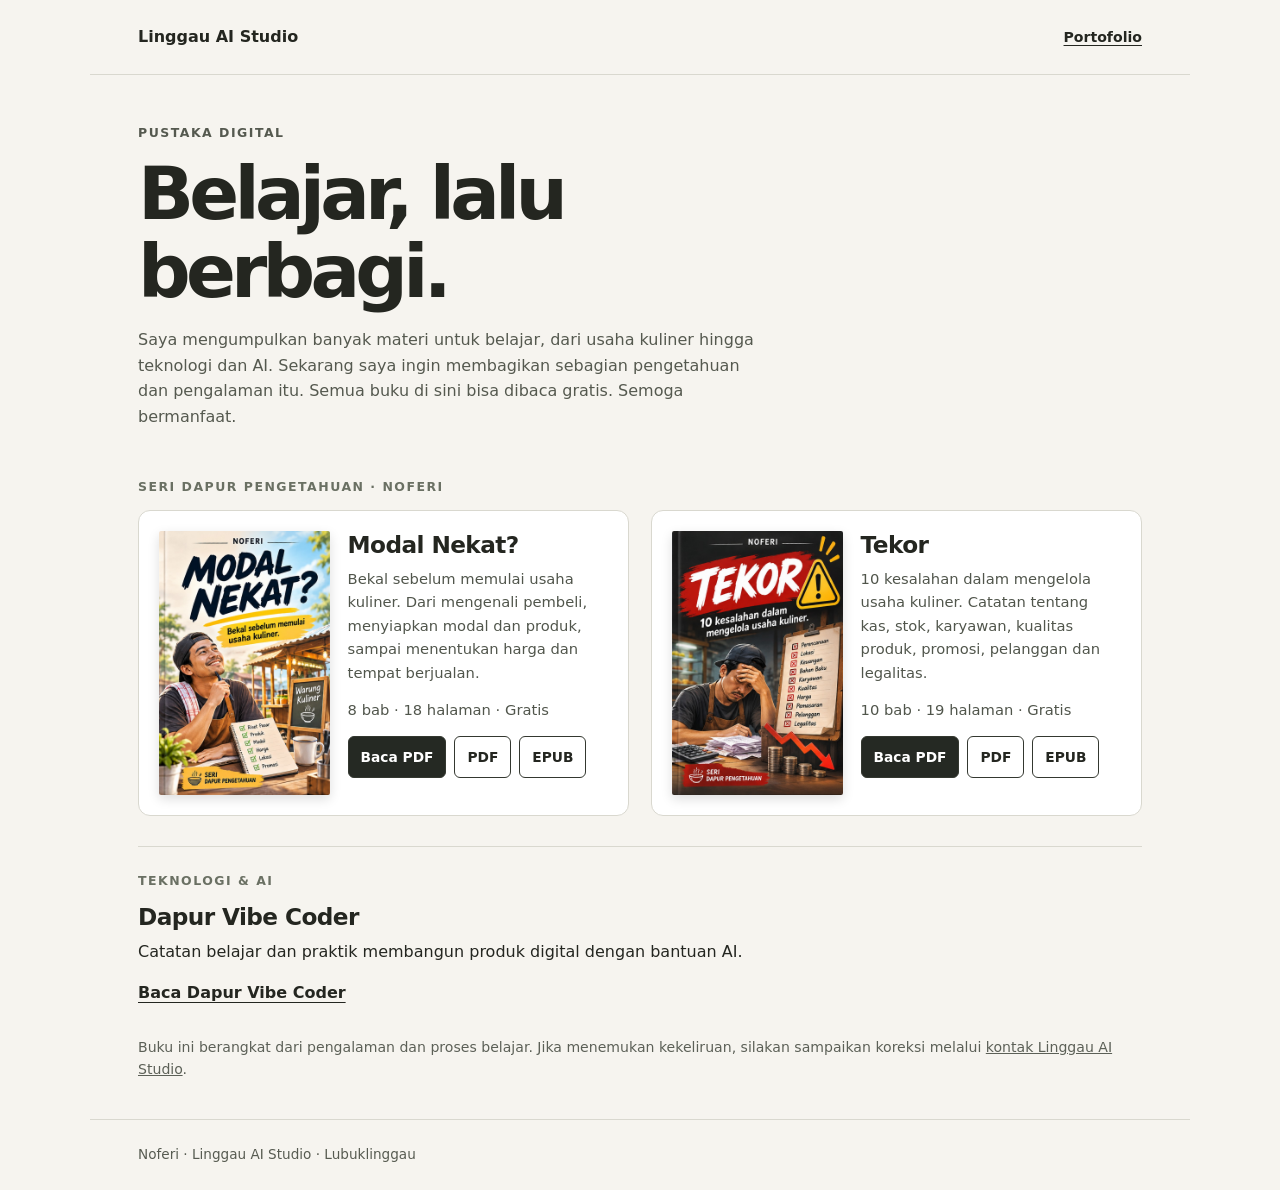
==== pustaka/index.html @ 60ca4657 "Publish Modal Nekat? and Tekor in standalone public library" ====
<!doctype html>
<html lang="id"><head><meta charset="utf-8"><meta name="viewport" content="width=device-width, initial-scale=1"><meta name="description" content="Pustaka Digital Linggau AI Studio. Buku gratis tentang usaha kuliner, teknologi dan pengalaman belajar."><title>Pustaka Digital | Linggau AI Studio</title><style>
*{box-sizing:border-box}body{margin:0;background:#f6f4ef;color:#242620;font:16px/1.6 system-ui,sans-serif}a{color:inherit}a:focus-visible{outline:3px solid #926500;outline-offset:4px}header,main,footer{max-width:1100px;margin:auto;padding:24px clamp(18px,4vw,48px)}header{display:flex;align-items:center;justify-content:space-between;gap:16px;border-bottom:1px solid #d9d8cf}header a{text-decoration:none;font-weight:650}header .back{font-size:.88rem;text-decoration:underline;text-underline-offset:3px}h1,h2,p{margin-top:0}h1{font-size:clamp(2.5rem,7vw,4.6rem);letter-spacing:-.065em;line-height:1.06;margin-bottom:16px}h2{font-size:1.45rem;line-height:1.2;letter-spacing:-.025em;margin:0 0 8px}.intro{max-width:720px;padding:24px 0 32px}.intro p{max-width:620px;color:#55594f}.label{font-size:.78rem;text-transform:uppercase;letter-spacing:.12em;font-weight:700;color:#6a7063}.books{display:grid;grid-template-columns:repeat(2,minmax(0,1fr));gap:22px}.book{background:#fff;border:1px solid #d9d8cf;border-radius:12px;padding:20px;display:grid;grid-template-columns:minmax(100px,38%) minmax(0,1fr);gap:18px;align-items:start}.book img{display:block;width:100%;height:auto;border-radius:2px;box-shadow:0 4px 12px #0002}.book p{font-size:.92rem;color:#51564c;margin-bottom:14px}.actions{display:flex;flex-wrap:wrap;gap:8px}.actions a{padding:8px 12px;border:1px solid #343830;border-radius:6px;font-size:.86rem;font-weight:650;text-decoration:none;display:inline-flex;align-items:center;min-height:42px}.actions a:first-child{background:#252923;color:white}.other{margin-top:30px;border-top:1px solid #d9d8cf;padding-top:24px}.other a{font-weight:700;text-underline-offset:4px}.note{font-size:.88rem;color:#5c6057;margin-top:30px}footer{font-size:.85rem;color:#575b51;border-top:1px solid #d9d8cf}footer a{text-underline-offset:3px}@media(max-width:780px){.books{grid-template-columns:1fr}}@media(max-width:400px){.book{padding:14px;gap:12px;grid-template-columns:105px minmax(0,1fr)}h2{font-size:1.2rem}.actions a{padding:7px 9px;font-size:.8rem}}
</style></head><body><header><a href="../">Linggau AI Studio</a><a class="back" href="../">Portofolio</a></header><main><div class="intro"><p class="label">Pustaka Digital</p><h1>Belajar, lalu berbagi.</h1><p>Saya mengumpulkan banyak materi untuk belajar, dari usaha kuliner hingga teknologi dan AI. Sekarang saya ingin membagikan sebagian pengetahuan dan pengalaman itu. Semua buku di sini bisa dibaca gratis. Semoga bermanfaat.</p></div><p class="label">Seri Dapur Pengetahuan · Noferi</p><div class="books"><article class="book"><img src="modal-nekat-cover.jpg" alt="Sampul Modal Nekat?, ilustrasi pedagang perintis" width="792" height="1224"><div><h2>Modal Nekat?</h2><p>Bekal sebelum memulai usaha kuliner. Dari mengenali pembeli, menyiapkan modal dan produk, sampai menentukan harga dan tempat berjualan.</p><p>8 bab · 18 halaman · Gratis</p><div class="actions"><a href="modal-nekat.pdf">Baca PDF</a><a href="modal-nekat.pdf" download>PDF</a><a href="modal-nekat.epub" download>EPUB</a></div></div></article><article class="book"><img src="tekor-cover.jpg" alt="Sampul Tekor, ilustrasi peringatan kesalahan pengelolaan usaha" width="792" height="1224"><div><h2>Tekor</h2><p>10 kesalahan dalam mengelola usaha kuliner. Catatan tentang kas, stok, karyawan, kualitas produk, promosi, pelanggan dan legalitas.</p><p>10 bab · 19 halaman · Gratis</p><div class="actions"><a href="tekor.pdf">Baca PDF</a><a href="tekor.pdf" download>PDF</a><a href="tekor.epub" download>EPUB</a></div></div></article></div><section class="other"><p class="label">Teknologi &amp; AI</p><h2>Dapur Vibe Coder</h2><p>Catatan belajar dan praktik membangun produk digital dengan bantuan AI.</p><a href="https://cuan74468-ux.github.io/buku-pintar-vibe-coder/">Baca Dapur Vibe Coder</a></section><p class="note">Buku ini berangkat dari pengalaman dan proses belajar. Jika menemukan kekeliruan, silakan sampaikan koreksi melalui <a href="../#contact">kontak Linggau AI Studio</a>.</p></main><footer>Noferi · Linggau AI Studio · Lubuklinggau</footer></body></html>
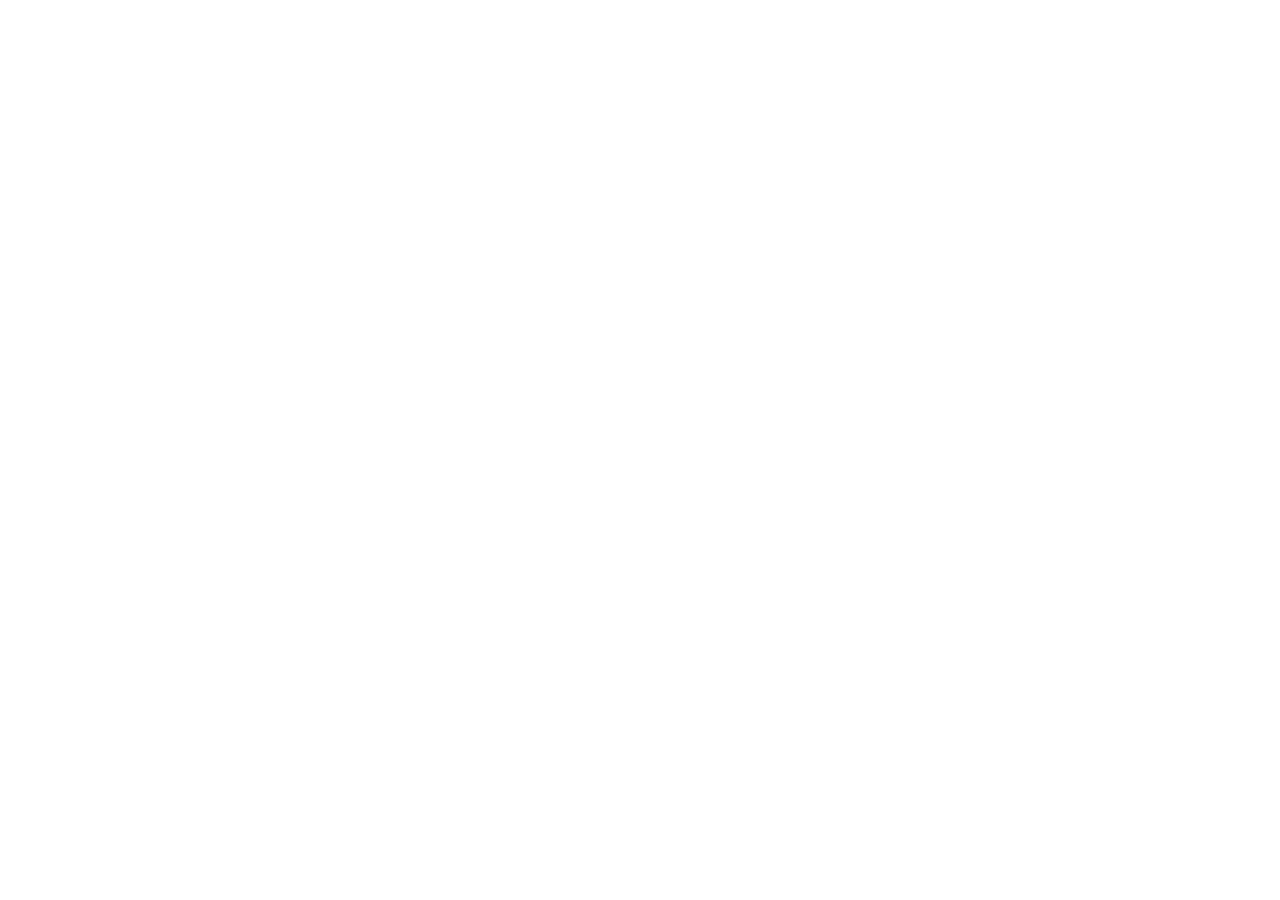
==== commit 7dcf5775: "Unify Pustaka navigation with existing three-book catalog" ====
--- a/pustaka/index.html
+++ b/pustaka/index.html
@@ -1,4 +1,4 @@
 <!doctype html>
-<html lang="id"><head><meta charset="utf-8"><meta name="viewport" content="width=device-width, initial-scale=1"><meta name="description" content="Pustaka Digital Linggau AI Studio. Buku gratis tentang usaha kuliner, teknologi dan pengalaman belajar."><title>Pustaka Digital | Linggau AI Studio</title><style>
+<html lang="id"><head><meta charset="utf-8"><meta name="viewport" content="width=device-width, initial-scale=1"><meta name="description" content="Pustaka Digital Linggau AI Studio. Buku gratis tentang usaha kuliner, teknologi dan pengalaman belajar."><title>Pustaka Digital | Linggau AI Studio</title><link rel="canonical" href="https://cuan74468-ux.github.io/buku-pintar-vibe-coder/"><meta http-equiv="refresh" content="0; url=https://cuan74468-ux.github.io/buku-pintar-vibe-coder/"><style>
 *{box-sizing:border-box}body{margin:0;background:#f6f4ef;color:#242620;font:16px/1.6 system-ui,sans-serif}a{color:inherit}a:focus-visible{outline:3px solid #926500;outline-offset:4px}header,main,footer{max-width:1100px;margin:auto;padding:24px clamp(18px,4vw,48px)}header{display:flex;align-items:center;justify-content:space-between;gap:16px;border-bottom:1px solid #d9d8cf}header a{text-decoration:none;font-weight:650}header .back{font-size:.88rem;text-decoration:underline;text-underline-offset:3px}h1,h2,p{margin-top:0}h1{font-size:clamp(2.5rem,7vw,4.6rem);letter-spacing:-.065em;line-height:1.06;margin-bottom:16px}h2{font-size:1.45rem;line-height:1.2;letter-spacing:-.025em;margin:0 0 8px}.intro{max-width:720px;padding:24px 0 32px}.intro p{max-width:620px;color:#55594f}.label{font-size:.78rem;text-transform:uppercase;letter-spacing:.12em;font-weight:700;color:#6a7063}.books{display:grid;grid-template-columns:repeat(2,minmax(0,1fr));gap:22px}.book{background:#fff;border:1px solid #d9d8cf;border-radius:12px;padding:20px;display:grid;grid-template-columns:minmax(100px,38%) minmax(0,1fr);gap:18px;align-items:start}.book img{display:block;width:100%;height:auto;border-radius:2px;box-shadow:0 4px 12px #0002}.book p{font-size:.92rem;color:#51564c;margin-bottom:14px}.actions{display:flex;flex-wrap:wrap;gap:8px}.actions a{padding:8px 12px;border:1px solid #343830;border-radius:6px;font-size:.86rem;font-weight:650;text-decoration:none;display:inline-flex;align-items:center;min-height:42px}.actions a:first-child{background:#252923;color:white}.other{margin-top:30px;border-top:1px solid #d9d8cf;padding-top:24px}.other a{font-weight:700;text-underline-offset:4px}.note{font-size:.88rem;color:#5c6057;margin-top:30px}footer{font-size:.85rem;color:#575b51;border-top:1px solid #d9d8cf}footer a{text-underline-offset:3px}@media(max-width:780px){.books{grid-template-columns:1fr}}@media(max-width:400px){.book{padding:14px;gap:12px;grid-template-columns:105px minmax(0,1fr)}h2{font-size:1.2rem}.actions a{padding:7px 9px;font-size:.8rem}}
-</style></head><body><header><a href="../">Linggau AI Studio</a><a class="back" href="../">Portofolio</a></header><main><div class="intro"><p class="label">Pustaka Digital</p><h1>Belajar, lalu berbagi.</h1><p>Saya mengumpulkan banyak materi untuk belajar, dari usaha kuliner hingga teknologi dan AI. Sekarang saya ingin membagikan sebagian pengetahuan dan pengalaman itu. Semua buku di sini bisa dibaca gratis. Semoga bermanfaat.</p></div><p class="label">Seri Dapur Pengetahuan · Noferi</p><div class="books"><article class="book"><img src="modal-nekat-cover.jpg" alt="Sampul Modal Nekat?, ilustrasi pedagang perintis" width="792" height="1224"><div><h2>Modal Nekat?</h2><p>Bekal sebelum memulai usaha kuliner. Dari mengenali pembeli, menyiapkan modal dan produk, sampai menentukan harga dan tempat berjualan.</p><p>8 bab · 18 halaman · Gratis</p><div class="actions"><a href="modal-nekat.pdf">Baca PDF</a><a href="modal-nekat.pdf" download>PDF</a><a href="modal-nekat.epub" download>EPUB</a></div></div></article><article class="book"><img src="tekor-cover.jpg" alt="Sampul Tekor, ilustrasi peringatan kesalahan pengelolaan usaha" width="792" height="1224"><div><h2>Tekor</h2><p>10 kesalahan dalam mengelola usaha kuliner. Catatan tentang kas, stok, karyawan, kualitas produk, promosi, pelanggan dan legalitas.</p><p>10 bab · 19 halaman · Gratis</p><div class="actions"><a href="tekor.pdf">Baca PDF</a><a href="tekor.pdf" download>PDF</a><a href="tekor.epub" download>EPUB</a></div></div></article></div><section class="other"><p class="label">Teknologi &amp; AI</p><h2>Dapur Vibe Coder</h2><p>Catatan belajar dan praktik membangun produk digital dengan bantuan AI.</p><a href="https://cuan74468-ux.github.io/buku-pintar-vibe-coder/">Baca Dapur Vibe Coder</a></section><p class="note">Buku ini berangkat dari pengalaman dan proses belajar. Jika menemukan kekeliruan, silakan sampaikan koreksi melalui <a href="../#contact">kontak Linggau AI Studio</a>.</p></main><footer>Noferi · Linggau AI Studio · Lubuklinggau</footer></body></html>+</style></head><body><header><a href="../">Linggau AI Studio</a><a class="back" href="../">Portofolio</a></header><main><div class="intro"><p class="label">Pustaka Digital</p><p><a href="https://cuan74468-ux.github.io/buku-pintar-vibe-coder/">Buka koleksi Pustaka Digital utama</a></p><h1>Belajar, lalu berbagi.</h1><p>Saya mengumpulkan banyak materi untuk belajar, dari usaha kuliner hingga teknologi dan AI. Sekarang saya ingin membagikan sebagian pengetahuan dan pengalaman itu. Semua buku di sini bisa dibaca gratis. Semoga bermanfaat.</p></div><p class="label">Seri Dapur Pengetahuan · Noferi</p><div class="books"><article class="book"><img src="modal-nekat-cover.jpg" alt="Sampul Modal Nekat?, ilustrasi pedagang perintis" width="792" height="1224"><div><h2>Modal Nekat?</h2><p>Bekal sebelum memulai usaha kuliner. Dari mengenali pembeli, menyiapkan modal dan produk, sampai menentukan harga dan tempat berjualan.</p><p>8 bab · 18 halaman · Gratis</p><div class="actions"><a href="modal-nekat.pdf">Baca PDF</a><a href="modal-nekat.pdf" download>PDF</a><a href="modal-nekat.epub" download>EPUB</a></div></div></article><article class="book"><img src="tekor-cover.jpg" alt="Sampul Tekor, ilustrasi peringatan kesalahan pengelolaan usaha" width="792" height="1224"><div><h2>Tekor</h2><p>10 kesalahan dalam mengelola usaha kuliner. Catatan tentang kas, stok, karyawan, kualitas produk, promosi, pelanggan dan legalitas.</p><p>10 bab · 19 halaman · Gratis</p><div class="actions"><a href="tekor.pdf">Baca PDF</a><a href="tekor.pdf" download>PDF</a><a href="tekor.epub" download>EPUB</a></div></div></article></div><section class="other"><p class="label">Teknologi &amp; AI</p><h2>Dapur Vibe Coder</h2><p>Catatan belajar dan praktik membangun produk digital dengan bantuan AI.</p><a href="https://cuan74468-ux.github.io/buku-pintar-vibe-coder/">Baca Dapur Vibe Coder</a></section><p class="note">Buku ini berangkat dari pengalaman dan proses belajar. Jika menemukan kekeliruan, silakan sampaikan koreksi melalui <a href="../#contact">kontak Linggau AI Studio</a>.</p></main><footer>Noferi · Linggau AI Studio · Lubuklinggau</footer></body></html>
